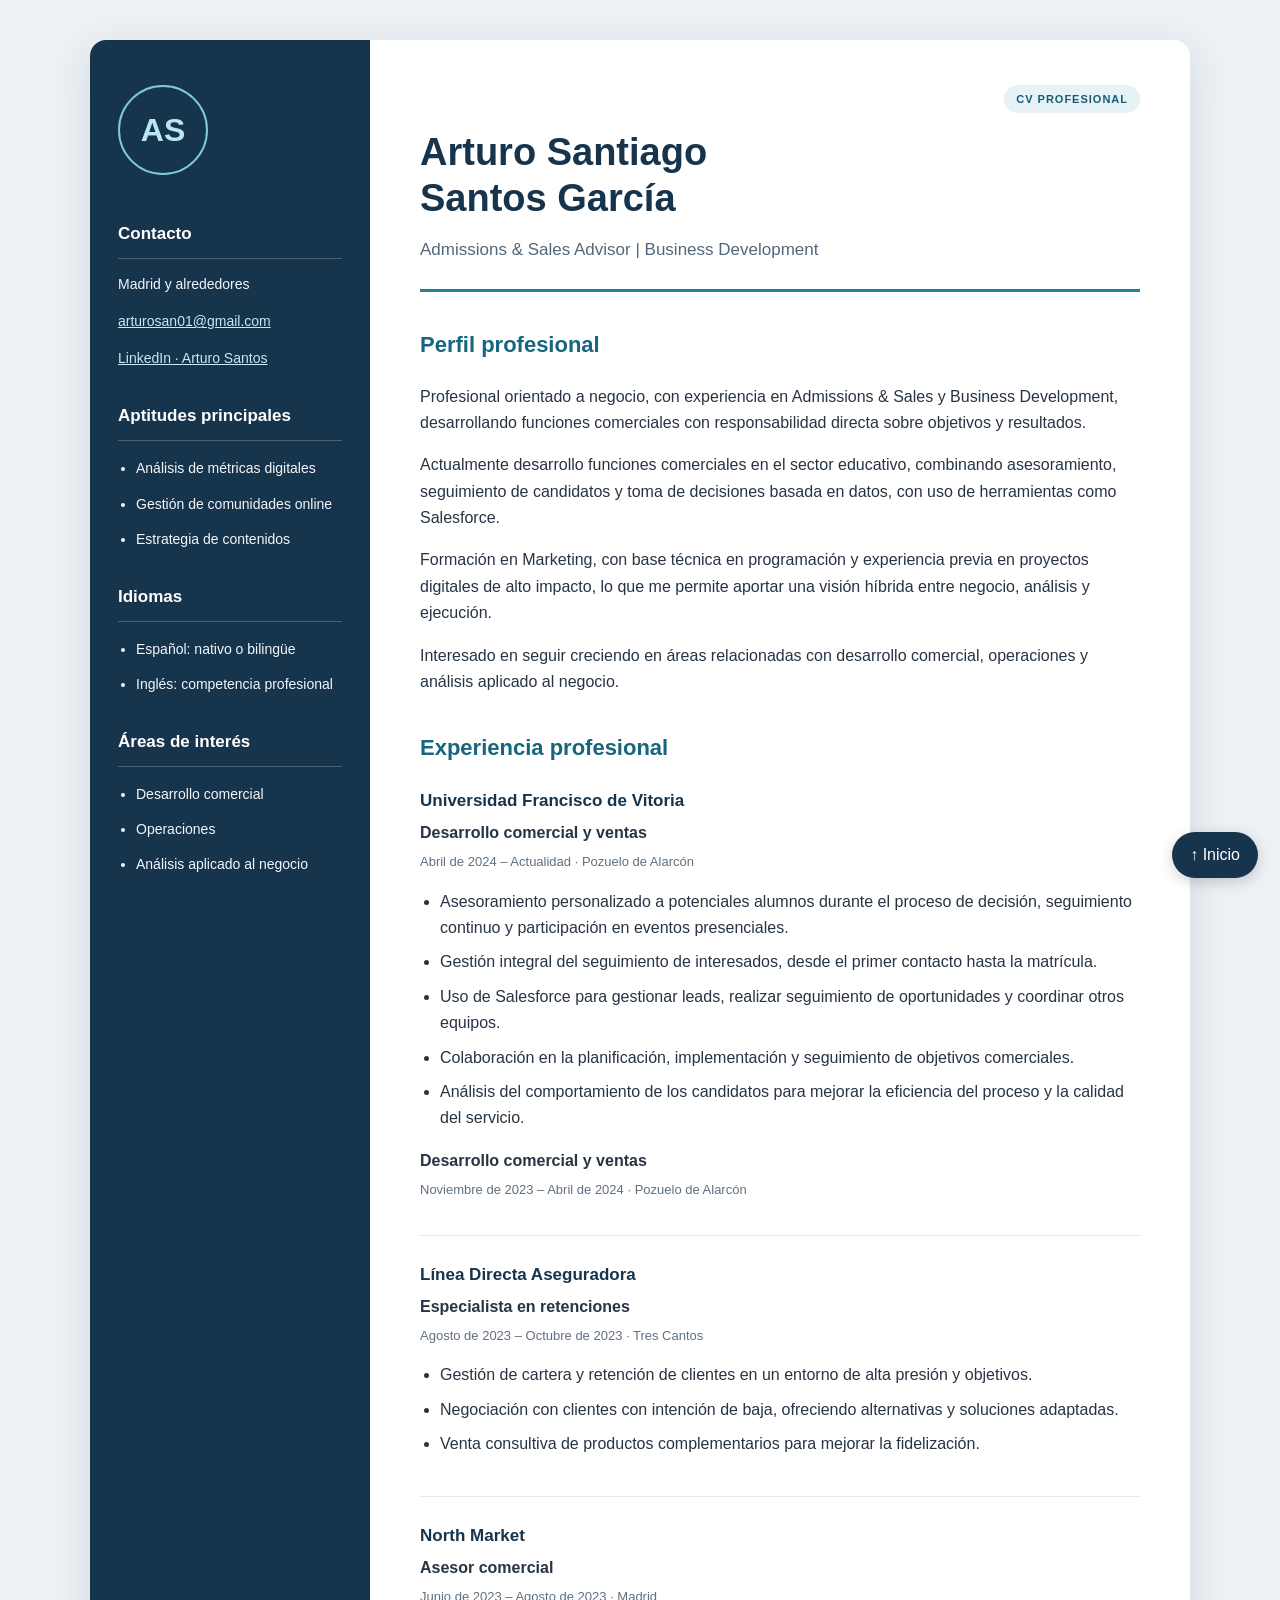
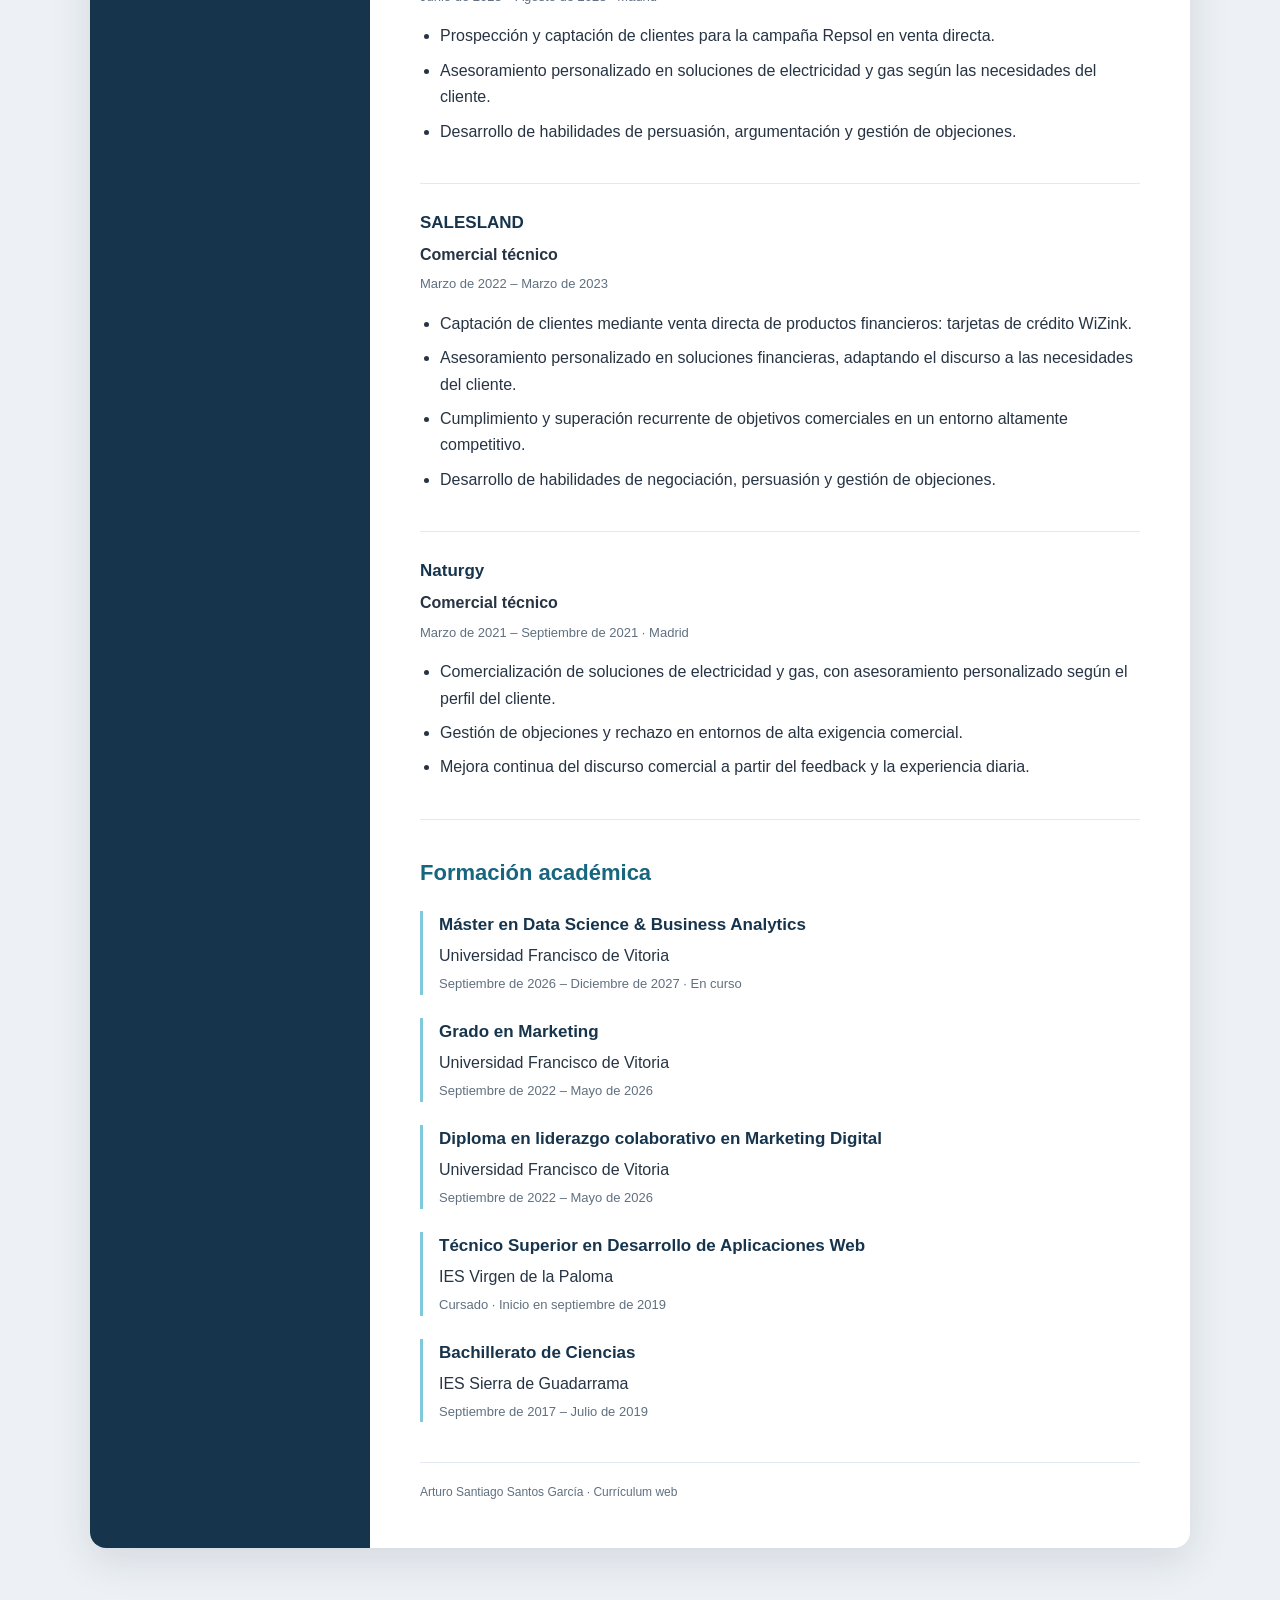
==== project_personal_CV/index.html @ 5eef0517 "Personalizar CV Arturo" ====
<!DOCTYPE html>
<html lang="es">
<head>
    <meta charset="UTF-8">
    <meta name="viewport" content="width=device-width, initial-scale=1.0">
    <title>Arturo Santiago Santos García | CV</title>
    <link rel="stylesheet" href="styles.css">
</head>

<body id="inicio">
    <div class="cv">
        <aside class="lateral">
            <div class="iniciales" aria-hidden="true">AS</div>

            <h2>Contacto</h2>
            <p>Madrid y alrededores</p>
            <p>
                <a href="mailto:arturosan01@gmail.com">
                    arturosan01@gmail.com
                </a>
            </p>
            <p>
                <a href="https://www.linkedin.com/in/arturo-santiago-santos">
                    LinkedIn · Arturo Santos
                </a>
            </p>

            <h2>Aptitudes principales</h2>
            <ul>
                <li>Análisis de métricas digitales</li>
                <li>Gestión de comunidades online</li>
                <li>Estrategia de contenidos</li>
            </ul>

            <h2>Idiomas</h2>
            <ul>
                <li>Español: nativo o bilingüe</li>
                <li>Inglés: competencia profesional</li>
            </ul>

            <h2>Áreas de interés</h2>
            <ul>
                <li>Desarrollo comercial</li>
                <li>Operaciones</li>
                <li>Análisis aplicado al negocio</li>
            </ul>
        </aside>

        <main class="contenido">
            <header class="cabecera">
                <span class="insignia">CV PROFESIONAL</span>
                <h1>Arturo Santiago<br>Santos García</h1>
                <p class="subtitulo">
                    Admissions &amp; Sales Advisor | Business Development
                </p>
            </header>

            <section>
                <h2>Perfil profesional</h2>
                <p>
                    Profesional orientado a negocio, con experiencia en
                    Admissions &amp; Sales y Business Development, desarrollando
                    funciones comerciales con responsabilidad directa sobre
                    objetivos y resultados.
                </p>
                <p>
                    Actualmente desarrollo funciones comerciales en el sector
                    educativo, combinando asesoramiento, seguimiento de
                    candidatos y toma de decisiones basada en datos, con uso
                    de herramientas como Salesforce.
                </p>
                <p>
                    Formación en Marketing, con base técnica en programación y
                    experiencia previa en proyectos digitales de alto impacto,
                    lo que me permite aportar una visión híbrida entre negocio,
                    análisis y ejecución.
                </p>
                <p>
                    Interesado en seguir creciendo en áreas relacionadas con
                    desarrollo comercial, operaciones y análisis aplicado al negocio.
                </p>
            </section>

            <section>
                <h2>Experiencia profesional</h2>

                <article class="puesto">
                    <h3>Universidad Francisco de Vitoria</h3>
                    <p class="cargo">Desarrollo comercial y ventas</p>
                    <p class="fecha">
                        Abril de 2024 – Actualidad · Pozuelo de Alarcón
                    </p>
                    <ul>
                        <li>
                            Asesoramiento personalizado a potenciales alumnos
                            durante el proceso de decisión, seguimiento continuo
                            y participación en eventos presenciales.
                        </li>
                        <li>
                            Gestión integral del seguimiento de interesados,
                            desde el primer contacto hasta la matrícula.
                        </li>
                        <li>
                            Uso de Salesforce para gestionar leads, realizar
                            seguimiento de oportunidades y coordinar otros equipos.
                        </li>
                        <li>
                            Colaboración en la planificación, implementación
                            y seguimiento de objetivos comerciales.
                        </li>
                        <li>
                            Análisis del comportamiento de los candidatos para
                            mejorar la eficiencia del proceso y la calidad del servicio.
                        </li>
                    </ul>

                    <p class="cargo">Desarrollo comercial y ventas</p>
                    <p class="fecha">
                        Noviembre de 2023 – Abril de 2024 · Pozuelo de Alarcón
                    </p>
                </article>

                <article class="puesto">
                    <h3>Línea Directa Aseguradora</h3>
                    <p class="cargo">Especialista en retenciones</p>
                    <p class="fecha">
                        Agosto de 2023 – Octubre de 2023 · Tres Cantos
                    </p>
                    <ul>
                        <li>
                            Gestión de cartera y retención de clientes en un
                            entorno de alta presión y objetivos.
                        </li>
                        <li>
                            Negociación con clientes con intención de baja,
                            ofreciendo alternativas y soluciones adaptadas.
                        </li>
                        <li>
                            Venta consultiva de productos complementarios
                            para mejorar la fidelización.
                        </li>
                    </ul>
                </article>

                <article class="puesto">
                    <h3>North Market</h3>
                    <p class="cargo">Asesor comercial</p>
                    <p class="fecha">
                        Junio de 2023 – Agosto de 2023 · Madrid
                    </p>
                    <ul>
                        <li>
                            Prospección y captación de clientes para la
                            campaña Repsol en venta directa.
                        </li>
                        <li>
                            Asesoramiento personalizado en soluciones de
                            electricidad y gas según las necesidades del cliente.
                        </li>
                        <li>
                            Desarrollo de habilidades de persuasión,
                            argumentación y gestión de objeciones.
                        </li>
                    </ul>
                </article>

                <article class="puesto">
                    <h3>SALESLAND</h3>
                    <p class="cargo">Comercial técnico</p>
                    <p class="fecha">Marzo de 2022 – Marzo de 2023</p>
                    <ul>
                        <li>
                            Captación de clientes mediante venta directa de
                            productos financieros: tarjetas de crédito WiZink.
                        </li>
                        <li>
                            Asesoramiento personalizado en soluciones financieras,
                            adaptando el discurso a las necesidades del cliente.
                        </li>
                        <li>
                            Cumplimiento y superación recurrente de objetivos
                            comerciales en un entorno altamente competitivo.
                        </li>
                        <li>
                            Desarrollo de habilidades de negociación,
                            persuasión y gestión de objeciones.
                        </li>
                    </ul>
                </article>

                <article class="puesto">
                    <h3>Naturgy</h3>
                    <p class="cargo">Comercial técnico</p>
                    <p class="fecha">
                        Marzo de 2021 – Septiembre de 2021 · Madrid
                    </p>
                    <ul>
                        <li>
                            Comercialización de soluciones de electricidad y gas,
                            con asesoramiento personalizado según el perfil del cliente.
                        </li>
                        <li>
                            Gestión de objeciones y rechazo en entornos
                            de alta exigencia comercial.
                        </li>
                        <li>
                            Mejora continua del discurso comercial a partir
                            del feedback y la experiencia diaria.
                        </li>
                    </ul>
                </article>
            </section>

            <section>
                <h2>Formación académica</h2>

                <article class="estudio">
                    <h3>Máster en Data Science &amp; Business Analytics</h3>
                    <p>Universidad Francisco de Vitoria</p>
                    <p class="fecha">
                        Septiembre de 2026 – Diciembre de 2027 · En curso
                    </p>
                </article>

                <article class="estudio">
                    <h3>Grado en Marketing</h3>
                    <p>Universidad Francisco de Vitoria</p>
                    <p class="fecha">Septiembre de 2022 – Mayo de 2026</p>
                </article>

                <article class="estudio">
                    <h3>Diploma en liderazgo colaborativo en Marketing Digital</h3>
                    <p>Universidad Francisco de Vitoria</p>
                    <p class="fecha">Septiembre de 2022 – Mayo de 2026</p>
                </article>

                <article class="estudio">
                    <h3>Técnico Superior en Desarrollo de Aplicaciones Web</h3>
                    <p>IES Virgen de la Paloma</p>
                    <p class="fecha">Cursado · Inicio en septiembre de 2019</p>
                </article>

                <article class="estudio">
                    <h3>Bachillerato de Ciencias</h3>
                    <p>IES Sierra de Guadarrama</p>
                    <p class="fecha">Septiembre de 2017 – Julio de 2019</p>
                </article>
            </section>

            <footer>
                Arturo Santiago Santos García · Currículum web
            </footer>
        </main>
    </div>

    <a class="volver-arriba" href="#inicio">↑ Inicio</a>
</body>
</html>
---- project_personal_CV/styles.css ----
/* Ajustes generales */
* {
    box-sizing: border-box;
}

html {
    scroll-behavior: smooth;
}

body {
    margin: 0;
    padding: 40px 20px 90px;
    background: #edf1f5;
    color: #273444;
    font-family: Arial, Helvetica, sans-serif;
    line-height: 1.65;
}

.cv {
    display: grid;
    grid-template-columns: 280px minmax(0, 1fr);
    max-width: 1100px;
    margin: 0 auto;
    background: white;
    border-radius: 16px;
    overflow: hidden;
    box-shadow: 0 12px 40px rgba(22, 44, 68, 0.12);
}

/* Columna lateral */
.lateral {
    padding: 45px 28px;
    background: #17344d;
    color: #f3f7fb;
}

.iniciales {
    display: grid;
    place-items: center;
    width: 90px;
    height: 90px;
    margin-bottom: 45px;
    border: 2px solid #80c8db;
    border-radius: 50%;
    font-size: 32px;
    font-weight: bold;
    color: #b8e7f2;
}

.lateral h2 {
    margin-top: 32px;
    padding-bottom: 10px;
    border-bottom: 1px solid #496276;
    font-size: 17px;
    color: white;
}

.lateral p,
.lateral li {
    font-size: 14px;
}

.lateral a {
    color: #c1ebf5;
    overflow-wrap: anywhere;
}

.lateral ul {
    padding-left: 18px;
}

.lateral li {
    margin-bottom: 12px;
}

/* Contenido principal */
.contenido {
    min-width: 0;
    padding: 45px 50px;
}

/* Relative sirve como referencia para la insignia */
.cabecera {
    position: relative;
    padding-top: 45px;
    padding-bottom: 25px;
    border-bottom: 3px solid #21809c;
}

/* Absolute coloca la insignia dentro de la cabecera */
.insignia {
    position: absolute;
    top: 0;
    right: 0;
    z-index: 1;
    padding: 5px 12px;
    background: #e6f2f6;
    color: #175c73;
    border-radius: 20px;
    font-size: 11px;
    font-weight: bold;
    letter-spacing: 1px;
}

h1 {
    margin: 0 0 15px;
    color: #17344d;
    font-size: 38px;
    line-height: 1.2;
}

.subtitulo {
    margin: 0;
    color: #526779;
    font-size: 17px;
}

section {
    margin-top: 35px;
}

.contenido h2 {
    margin-bottom: 20px;
    color: #17657e;
    font-size: 22px;
}

h3 {
    margin: 0;
    color: #17344d;
    font-size: 17px;
}

.puesto {
    margin-bottom: 25px;
    padding-bottom: 22px;
    border-bottom: 1px solid #e3e9ef;
}

.cargo {
    margin: 5px 0;
    font-weight: bold;
}

.fecha {
    margin: 5px 0 12px;
    color: #607080;
    font-size: 13px;
}

.contenido ul {
    padding-left: 20px;
}

.contenido li {
    margin-bottom: 8px;
}

.estudio {
    margin-bottom: 23px;
    padding-left: 16px;
    border-left: 3px solid #80c8db;
}

.estudio p {
    margin: 4px 0;
}

footer {
    margin-top: 40px;
    padding-top: 20px;
    border-top: 1px solid #e3e9ef;
    color: #607080;
    font-size: 12px;
}

/* Fixed mantiene el botón visible al desplazarse */
/* Z-index lo coloca por delante del resto del contenido */
.volver-arriba {
    position: fixed;
    right: 22px;
    bottom: 22px;
    z-index: 10;
    padding: 10px 18px;
    border-radius: 25px;
    background: #17344d;
    color: white;
    text-decoration: none;
    box-shadow: 0 4px 14px rgba(0, 0, 0, 0.18);
}

.volver-arriba:hover {
    background: #216c86;
}

a:focus-visible {
    outline: 3px solid #e9a23b;
    outline-offset: 4px;
}

/* Adaptación a móviles */
@media (max-width: 760px) {
    body {
        padding: 15px 10px 85px;
    }

    .cv {
        grid-template-columns: 1fr;
    }

    .lateral,
    .contenido {
        padding: 30px 24px;
    }

    .iniciales {
        margin-bottom: 20px;
    }

    h1 {
        font-size: 30px;
    }
}
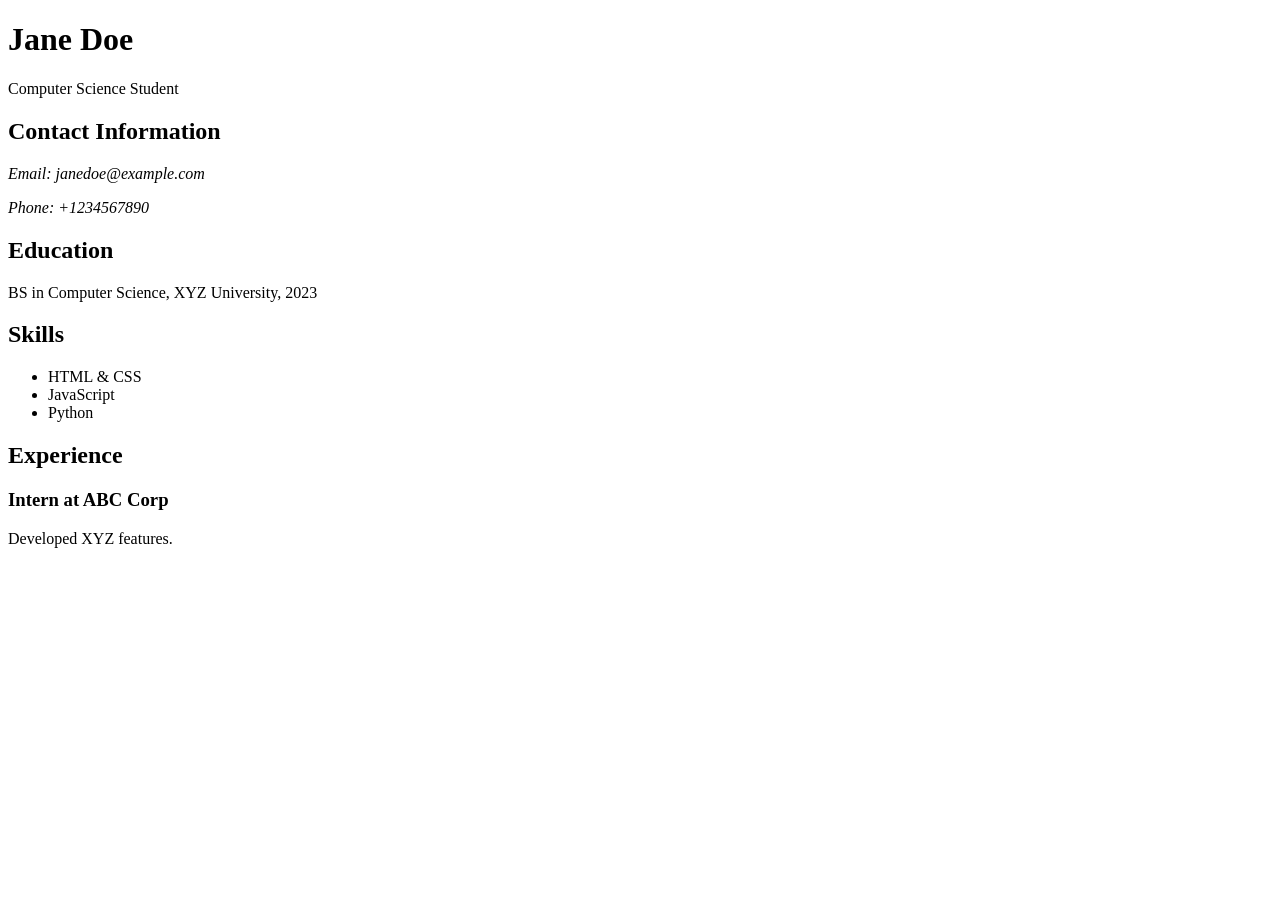
==== commit 9d08e8fd: "Revert "Personalizar CV Arturo" This reverts commit 5eef051793deddf89d36ffae3378f0e0f019a30f." ====
--- a/project_personal_CV/index.html
+++ b/project_personal_CV/index.html
@@ -1,258 +1,63 @@
 <!DOCTYPE html>
-<html lang="es">
+<html lang="en">
+
 <head>
+    <!-- Metadata for the browser -->
     <meta charset="UTF-8">
     <meta name="viewport" content="width=device-width, initial-scale=1.0">
-    <title>Arturo Santiago Santos García | CV</title>
-    <link rel="stylesheet" href="styles.css">
+
+    <!-- Link to the CSS stylesheet -->
+    <link rel="stylesheet" href="styles-modified.css">
+
+    <!-- Title of the page -->
+    <title>Student CV</title>
 </head>
 
-<body id="inicio">
-    <div class="cv">
-        <aside class="lateral">
-            <div class="iniciales" aria-hidden="true">AS</div>
+<body>
+    <!-- Main container for the CV -->
+    <div id="cv">
 
-            <h2>Contacto</h2>
-            <p>Madrid y alrededores</p>
-            <p>
-                <a href="mailto:arturosan01@gmail.com">
-                    arturosan01@gmail.com
-                </a>
-            </p>
-            <p>
-                <a href="https://www.linkedin.com/in/arturo-santiago-santos">
-                    LinkedIn · Arturo Santos
-                </a>
-            </p>
+        <!-- Student's name and title -->
+        <header>
+            <h1>Jane Doe</h1>
+            <p>Computer Science Student</p>
+        </header>
 
-            <h2>Aptitudes principales</h2>
+        <!-- Contact information -->
+        <section id="contact">
+            <h2>Contact Information</h2>
+            <address>
+                <p>Email: janedoe@example.com</p>
+                <p>Phone: +1234567890</p>
+            </address>
+        </section>
+
+        <!-- Education details -->
+        <section id="education">
+            <h2>Education</h2>
+            <p>BS in Computer Science, XYZ University, 2023</p>
+        </section>
+
+        <!-- Skills -->
+        <section id="skills">
+            <h2>Skills</h2>
             <ul>
-                <li>Análisis de métricas digitales</li>
-                <li>Gestión de comunidades online</li>
-                <li>Estrategia de contenidos</li>
+                <li>HTML & CSS</li>
+                <li>JavaScript</li>
+                <li>Python</li>
             </ul>
+        </section>
 
-            <h2>Idiomas</h2>
-            <ul>
-                <li>Español: nativo o bilingüe</li>
-                <li>Inglés: competencia profesional</li>
-            </ul>
+        <!-- Experience -->
+        <section id="experience">
+            <h2>Experience</h2>
+            <!-- Each work experience can be an article -->
+            <article>
+                <h3>Intern at ABC Corp</h3>
+                <p>Developed XYZ features.</p>
+            </article>
+        </section>
+    </div>
+</body>
 
-            <h2>Áreas de interés</h2>
-            <ul>
-                <li>Desarrollo comercial</li>
-                <li>Operaciones</li>
-                <li>Análisis aplicado al negocio</li>
-            </ul>
-        </aside>
-
-        <main class="contenido">
-            <header class="cabecera">
-                <span class="insignia">CV PROFESIONAL</span>
-                <h1>Arturo Santiago<br>Santos García</h1>
-                <p class="subtitulo">
-                    Admissions &amp; Sales Advisor | Business Development
-                </p>
-            </header>
-
-            <section>
-                <h2>Perfil profesional</h2>
-                <p>
-                    Profesional orientado a negocio, con experiencia en
-                    Admissions &amp; Sales y Business Development, desarrollando
-                    funciones comerciales con responsabilidad directa sobre
-                    objetivos y resultados.
-                </p>
-                <p>
-                    Actualmente desarrollo funciones comerciales en el sector
-                    educativo, combinando asesoramiento, seguimiento de
-                    candidatos y toma de decisiones basada en datos, con uso
-                    de herramientas como Salesforce.
-                </p>
-                <p>
-                    Formación en Marketing, con base técnica en programación y
-                    experiencia previa en proyectos digitales de alto impacto,
-                    lo que me permite aportar una visión híbrida entre negocio,
-                    análisis y ejecución.
-                </p>
-                <p>
-                    Interesado en seguir creciendo en áreas relacionadas con
-                    desarrollo comercial, operaciones y análisis aplicado al negocio.
-                </p>
-            </section>
-
-            <section>
-                <h2>Experiencia profesional</h2>
-
-                <article class="puesto">
-                    <h3>Universidad Francisco de Vitoria</h3>
-                    <p class="cargo">Desarrollo comercial y ventas</p>
-                    <p class="fecha">
-                        Abril de 2024 – Actualidad · Pozuelo de Alarcón
-                    </p>
-                    <ul>
-                        <li>
-                            Asesoramiento personalizado a potenciales alumnos
-                            durante el proceso de decisión, seguimiento continuo
-                            y participación en eventos presenciales.
-                        </li>
-                        <li>
-                            Gestión integral del seguimiento de interesados,
-                            desde el primer contacto hasta la matrícula.
-                        </li>
-                        <li>
-                            Uso de Salesforce para gestionar leads, realizar
-                            seguimiento de oportunidades y coordinar otros equipos.
-                        </li>
-                        <li>
-                            Colaboración en la planificación, implementación
-                            y seguimiento de objetivos comerciales.
-                        </li>
-                        <li>
-                            Análisis del comportamiento de los candidatos para
-                            mejorar la eficiencia del proceso y la calidad del servicio.
-                        </li>
-                    </ul>
-
-                    <p class="cargo">Desarrollo comercial y ventas</p>
-                    <p class="fecha">
-                        Noviembre de 2023 – Abril de 2024 · Pozuelo de Alarcón
-                    </p>
-                </article>
-
-                <article class="puesto">
-                    <h3>Línea Directa Aseguradora</h3>
-                    <p class="cargo">Especialista en retenciones</p>
-                    <p class="fecha">
-                        Agosto de 2023 – Octubre de 2023 · Tres Cantos
-                    </p>
-                    <ul>
-                        <li>
-                            Gestión de cartera y retención de clientes en un
-                            entorno de alta presión y objetivos.
-                        </li>
-                        <li>
-                            Negociación con clientes con intención de baja,
-                            ofreciendo alternativas y soluciones adaptadas.
-                        </li>
-                        <li>
-                            Venta consultiva de productos complementarios
-                            para mejorar la fidelización.
-                        </li>
-                    </ul>
-                </article>
-
-                <article class="puesto">
-                    <h3>North Market</h3>
-                    <p class="cargo">Asesor comercial</p>
-                    <p class="fecha">
-                        Junio de 2023 – Agosto de 2023 · Madrid
-                    </p>
-                    <ul>
-                        <li>
-                            Prospección y captación de clientes para la
-                            campaña Repsol en venta directa.
-                        </li>
-                        <li>
-                            Asesoramiento personalizado en soluciones de
-                            electricidad y gas según las necesidades del cliente.
-                        </li>
-                        <li>
-                            Desarrollo de habilidades de persuasión,
-                            argumentación y gestión de objeciones.
-                        </li>
-                    </ul>
-                </article>
-
-                <article class="puesto">
-                    <h3>SALESLAND</h3>
-                    <p class="cargo">Comercial técnico</p>
-                    <p class="fecha">Marzo de 2022 – Marzo de 2023</p>
-                    <ul>
-                        <li>
-                            Captación de clientes mediante venta directa de
-                            productos financieros: tarjetas de crédito WiZink.
-                        </li>
-                        <li>
-                            Asesoramiento personalizado en soluciones financieras,
-                            adaptando el discurso a las necesidades del cliente.
-                        </li>
-                        <li>
-                            Cumplimiento y superación recurrente de objetivos
-                            comerciales en un entorno altamente competitivo.
-                        </li>
-                        <li>
-                            Desarrollo de habilidades de negociación,
-                            persuasión y gestión de objeciones.
-                        </li>
-                    </ul>
-                </article>
-
-                <article class="puesto">
-                    <h3>Naturgy</h3>
-                    <p class="cargo">Comercial técnico</p>
-                    <p class="fecha">
-                        Marzo de 2021 – Septiembre de 2021 · Madrid
-                    </p>
-                    <ul>
-                        <li>
-                            Comercialización de soluciones de electricidad y gas,
-                            con asesoramiento personalizado según el perfil del cliente.
-                        </li>
-                        <li>
-                            Gestión de objeciones y rechazo en entornos
-                            de alta exigencia comercial.
-                        </li>
-                        <li>
-                            Mejora continua del discurso comercial a partir
-                            del feedback y la experiencia diaria.
-                        </li>
-                    </ul>
-                </article>
-            </section>
-
-            <section>
-                <h2>Formación académica</h2>
-
-                <article class="estudio">
-                    <h3>Máster en Data Science &amp; Business Analytics</h3>
-                    <p>Universidad Francisco de Vitoria</p>
-                    <p class="fecha">
-                        Septiembre de 2026 – Diciembre de 2027 · En curso
-                    </p>
-                </article>
-
-                <article class="estudio">
-                    <h3>Grado en Marketing</h3>
-                    <p>Universidad Francisco de Vitoria</p>
-                    <p class="fecha">Septiembre de 2022 – Mayo de 2026</p>
-                </article>
-
-                <article class="estudio">
-                    <h3>Diploma en liderazgo colaborativo en Marketing Digital</h3>
-                    <p>Universidad Francisco de Vitoria</p>
-                    <p class="fecha">Septiembre de 2022 – Mayo de 2026</p>
-                </article>
-
-                <article class="estudio">
-                    <h3>Técnico Superior en Desarrollo de Aplicaciones Web</h3>
-                    <p>IES Virgen de la Paloma</p>
-                    <p class="fecha">Cursado · Inicio en septiembre de 2019</p>
-                </article>
-
-                <article class="estudio">
-                    <h3>Bachillerato de Ciencias</h3>
-                    <p>IES Sierra de Guadarrama</p>
-                    <p class="fecha">Septiembre de 2017 – Julio de 2019</p>
-                </article>
-            </section>
-
-            <footer>
-                Arturo Santiago Santos García · Currículum web
-            </footer>
-        </main>
-    </div>
-
-    <a class="volver-arriba" href="#inicio">↑ Inicio</a>
-</body>
 </html>
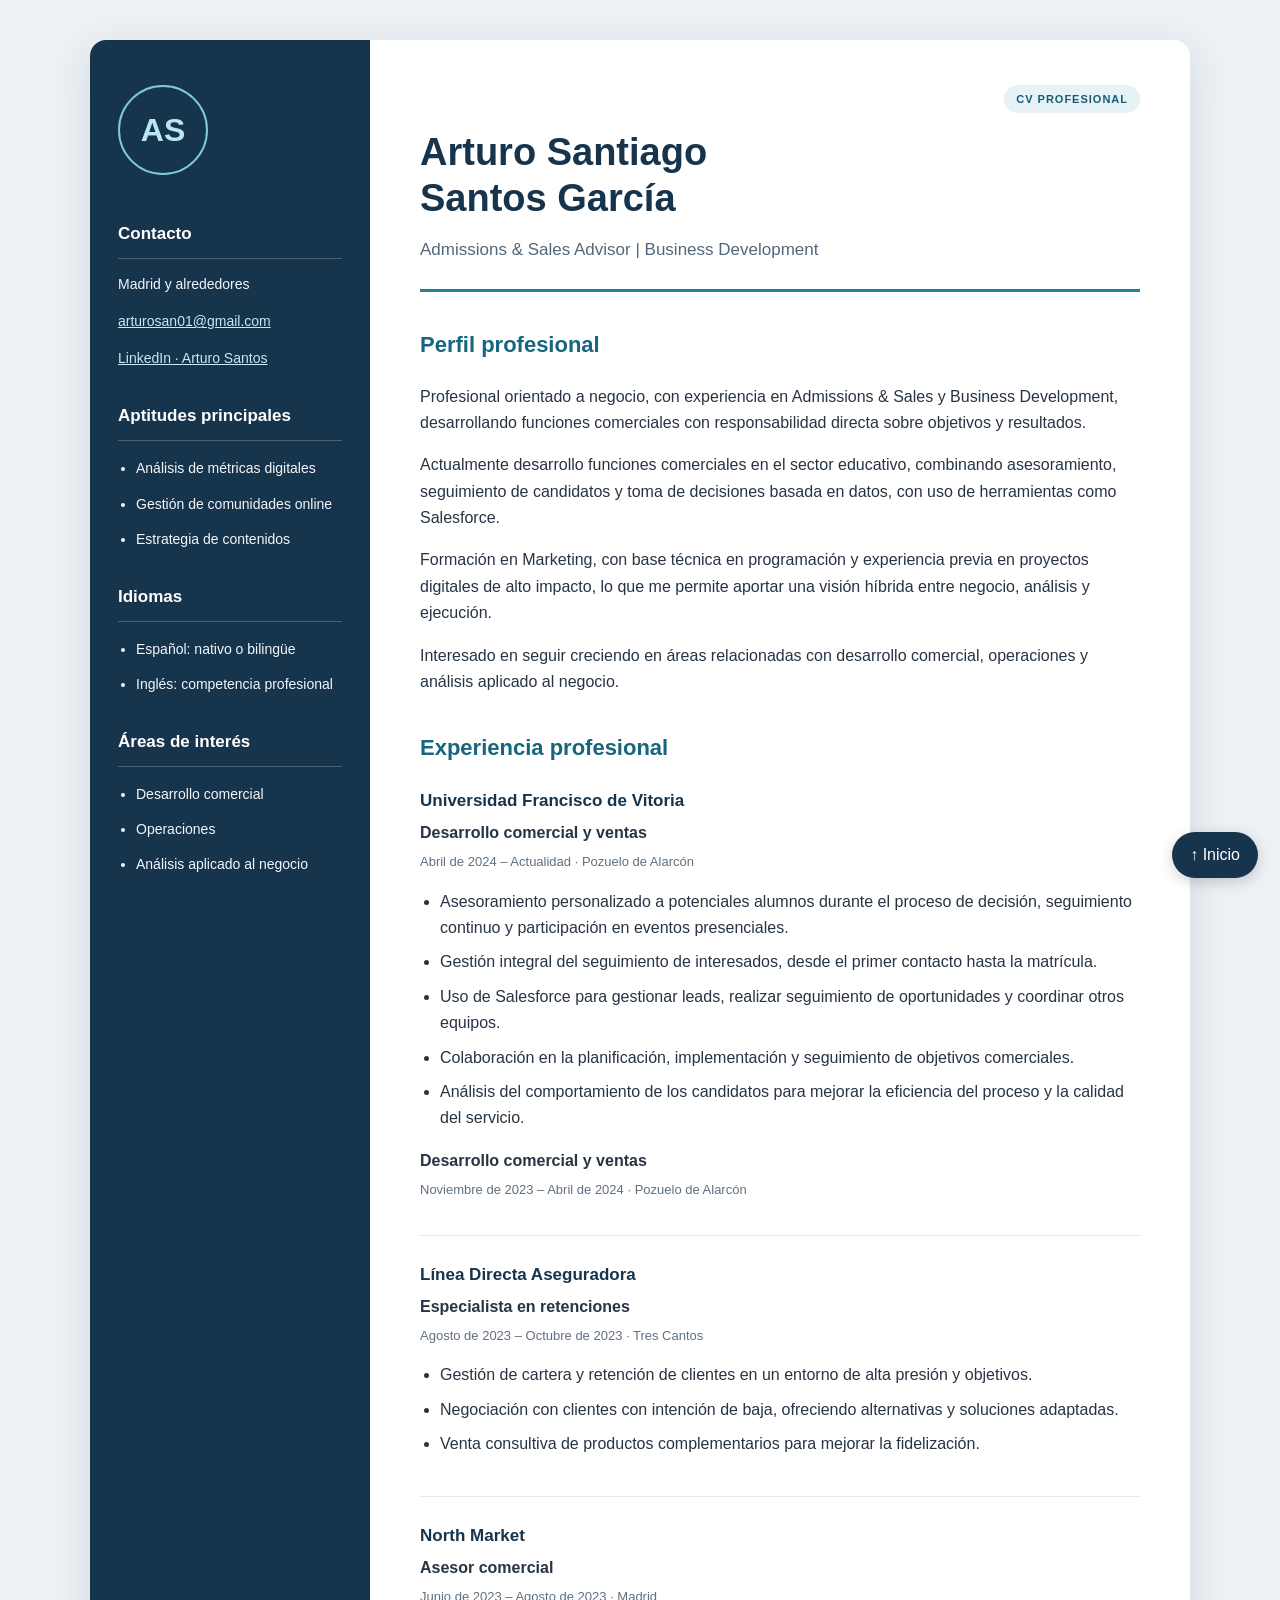
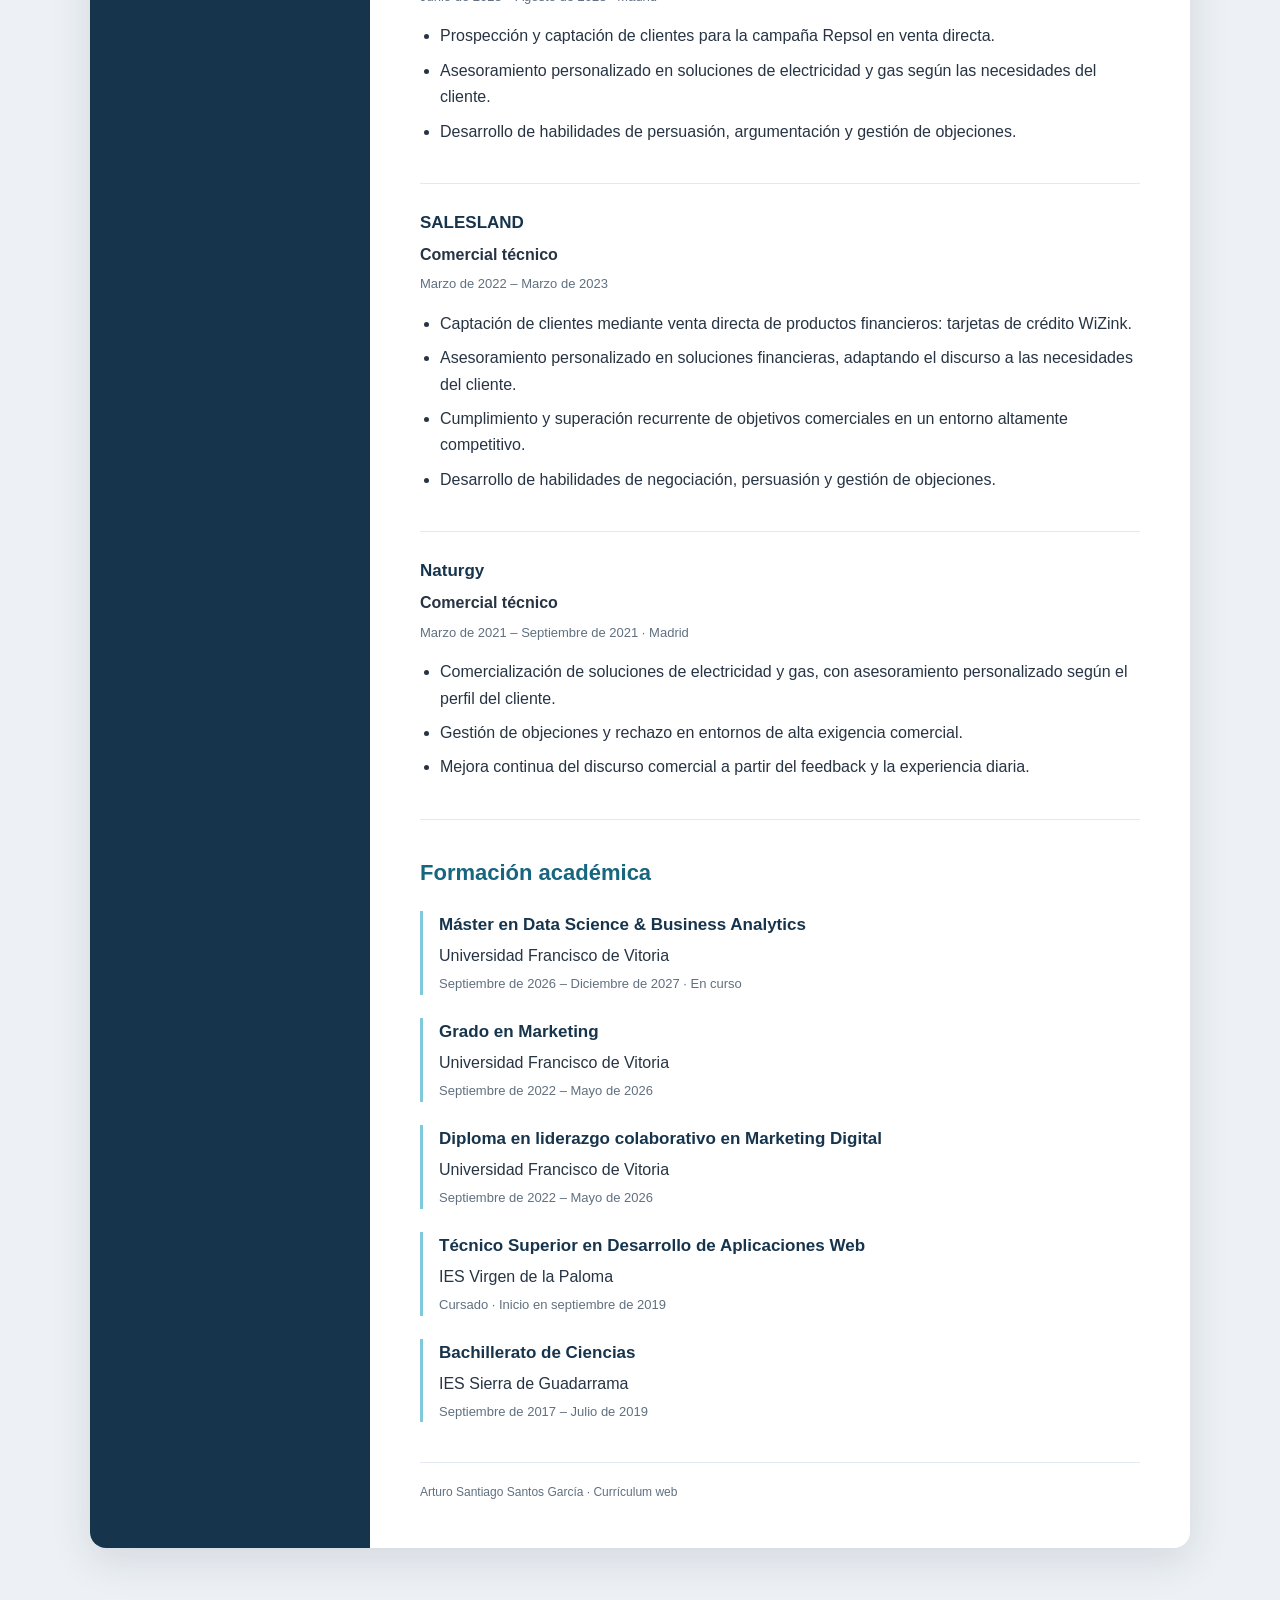
==== commit 91a81235: "Reapply "Personalizar CV Arturo" This reverts commit 9d08e8fde2d28ee130f8e88c951803b4fa284ec7." ====
--- a/project_personal_CV/index.html
+++ b/project_personal_CV/index.html
@@ -1,63 +1,258 @@
 <!DOCTYPE html>
-<html lang="en">
-
+<html lang="es">
 <head>
-    <!-- Metadata for the browser -->
     <meta charset="UTF-8">
     <meta name="viewport" content="width=device-width, initial-scale=1.0">
-
-    <!-- Link to the CSS stylesheet -->
-    <link rel="stylesheet" href="styles-modified.css">
-
-    <!-- Title of the page -->
-    <title>Student CV</title>
+    <title>Arturo Santiago Santos García | CV</title>
+    <link rel="stylesheet" href="styles.css">
 </head>
 
-<body>
-    <!-- Main container for the CV -->
-    <div id="cv">
-
-        <!-- Student's name and title -->
-        <header>
-            <h1>Jane Doe</h1>
-            <p>Computer Science Student</p>
-        </header>
-
-        <!-- Contact information -->
-        <section id="contact">
-            <h2>Contact Information</h2>
-            <address>
-                <p>Email: janedoe@example.com</p>
-                <p>Phone: +1234567890</p>
-            </address>
-        </section>
-
-        <!-- Education details -->
-        <section id="education">
-            <h2>Education</h2>
-            <p>BS in Computer Science, XYZ University, 2023</p>
-        </section>
-
-        <!-- Skills -->
-        <section id="skills">
-            <h2>Skills</h2>
+<body id="inicio">
+    <div class="cv">
+        <aside class="lateral">
+            <div class="iniciales" aria-hidden="true">AS</div>
+
+            <h2>Contacto</h2>
+            <p>Madrid y alrededores</p>
+            <p>
+                <a href="mailto:arturosan01@gmail.com">
+                    arturosan01@gmail.com
+                </a>
+            </p>
+            <p>
+                <a href="https://www.linkedin.com/in/arturo-santiago-santos">
+                    LinkedIn · Arturo Santos
+                </a>
+            </p>
+
+            <h2>Aptitudes principales</h2>
             <ul>
-                <li>HTML & CSS</li>
-                <li>JavaScript</li>
-                <li>Python</li>
+                <li>Análisis de métricas digitales</li>
+                <li>Gestión de comunidades online</li>
+                <li>Estrategia de contenidos</li>
             </ul>
-        </section>
-
-        <!-- Experience -->
-        <section id="experience">
-            <h2>Experience</h2>
-            <!-- Each work experience can be an article -->
-            <article>
-                <h3>Intern at ABC Corp</h3>
-                <p>Developed XYZ features.</p>
-            </article>
-        </section>
+
+            <h2>Idiomas</h2>
+            <ul>
+                <li>Español: nativo o bilingüe</li>
+                <li>Inglés: competencia profesional</li>
+            </ul>
+
+            <h2>Áreas de interés</h2>
+            <ul>
+                <li>Desarrollo comercial</li>
+                <li>Operaciones</li>
+                <li>Análisis aplicado al negocio</li>
+            </ul>
+        </aside>
+
+        <main class="contenido">
+            <header class="cabecera">
+                <span class="insignia">CV PROFESIONAL</span>
+                <h1>Arturo Santiago<br>Santos García</h1>
+                <p class="subtitulo">
+                    Admissions &amp; Sales Advisor | Business Development
+                </p>
+            </header>
+
+            <section>
+                <h2>Perfil profesional</h2>
+                <p>
+                    Profesional orientado a negocio, con experiencia en
+                    Admissions &amp; Sales y Business Development, desarrollando
+                    funciones comerciales con responsabilidad directa sobre
+                    objetivos y resultados.
+                </p>
+                <p>
+                    Actualmente desarrollo funciones comerciales en el sector
+                    educativo, combinando asesoramiento, seguimiento de
+                    candidatos y toma de decisiones basada en datos, con uso
+                    de herramientas como Salesforce.
+                </p>
+                <p>
+                    Formación en Marketing, con base técnica en programación y
+                    experiencia previa en proyectos digitales de alto impacto,
+                    lo que me permite aportar una visión híbrida entre negocio,
+                    análisis y ejecución.
+                </p>
+                <p>
+                    Interesado en seguir creciendo en áreas relacionadas con
+                    desarrollo comercial, operaciones y análisis aplicado al negocio.
+                </p>
+            </section>
+
+            <section>
+                <h2>Experiencia profesional</h2>
+
+                <article class="puesto">
+                    <h3>Universidad Francisco de Vitoria</h3>
+                    <p class="cargo">Desarrollo comercial y ventas</p>
+                    <p class="fecha">
+                        Abril de 2024 – Actualidad · Pozuelo de Alarcón
+                    </p>
+                    <ul>
+                        <li>
+                            Asesoramiento personalizado a potenciales alumnos
+                            durante el proceso de decisión, seguimiento continuo
+                            y participación en eventos presenciales.
+                        </li>
+                        <li>
+                            Gestión integral del seguimiento de interesados,
+                            desde el primer contacto hasta la matrícula.
+                        </li>
+                        <li>
+                            Uso de Salesforce para gestionar leads, realizar
+                            seguimiento de oportunidades y coordinar otros equipos.
+                        </li>
+                        <li>
+                            Colaboración en la planificación, implementación
+                            y seguimiento de objetivos comerciales.
+                        </li>
+                        <li>
+                            Análisis del comportamiento de los candidatos para
+                            mejorar la eficiencia del proceso y la calidad del servicio.
+                        </li>
+                    </ul>
+
+                    <p class="cargo">Desarrollo comercial y ventas</p>
+                    <p class="fecha">
+                        Noviembre de 2023 – Abril de 2024 · Pozuelo de Alarcón
+                    </p>
+                </article>
+
+                <article class="puesto">
+                    <h3>Línea Directa Aseguradora</h3>
+                    <p class="cargo">Especialista en retenciones</p>
+                    <p class="fecha">
+                        Agosto de 2023 – Octubre de 2023 · Tres Cantos
+                    </p>
+                    <ul>
+                        <li>
+                            Gestión de cartera y retención de clientes en un
+                            entorno de alta presión y objetivos.
+                        </li>
+                        <li>
+                            Negociación con clientes con intención de baja,
+                            ofreciendo alternativas y soluciones adaptadas.
+                        </li>
+                        <li>
+                            Venta consultiva de productos complementarios
+                            para mejorar la fidelización.
+                        </li>
+                    </ul>
+                </article>
+
+                <article class="puesto">
+                    <h3>North Market</h3>
+                    <p class="cargo">Asesor comercial</p>
+                    <p class="fecha">
+                        Junio de 2023 – Agosto de 2023 · Madrid
+                    </p>
+                    <ul>
+                        <li>
+                            Prospección y captación de clientes para la
+                            campaña Repsol en venta directa.
+                        </li>
+                        <li>
+                            Asesoramiento personalizado en soluciones de
+                            electricidad y gas según las necesidades del cliente.
+                        </li>
+                        <li>
+                            Desarrollo de habilidades de persuasión,
+                            argumentación y gestión de objeciones.
+                        </li>
+                    </ul>
+                </article>
+
+                <article class="puesto">
+                    <h3>SALESLAND</h3>
+                    <p class="cargo">Comercial técnico</p>
+                    <p class="fecha">Marzo de 2022 – Marzo de 2023</p>
+                    <ul>
+                        <li>
+                            Captación de clientes mediante venta directa de
+                            productos financieros: tarjetas de crédito WiZink.
+                        </li>
+                        <li>
+                            Asesoramiento personalizado en soluciones financieras,
+                            adaptando el discurso a las necesidades del cliente.
+                        </li>
+                        <li>
+                            Cumplimiento y superación recurrente de objetivos
+                            comerciales en un entorno altamente competitivo.
+                        </li>
+                        <li>
+                            Desarrollo de habilidades de negociación,
+                            persuasión y gestión de objeciones.
+                        </li>
+                    </ul>
+                </article>
+
+                <article class="puesto">
+                    <h3>Naturgy</h3>
+                    <p class="cargo">Comercial técnico</p>
+                    <p class="fecha">
+                        Marzo de 2021 – Septiembre de 2021 · Madrid
+                    </p>
+                    <ul>
+                        <li>
+                            Comercialización de soluciones de electricidad y gas,
+                            con asesoramiento personalizado según el perfil del cliente.
+                        </li>
+                        <li>
+                            Gestión de objeciones y rechazo en entornos
+                            de alta exigencia comercial.
+                        </li>
+                        <li>
+                            Mejora continua del discurso comercial a partir
+                            del feedback y la experiencia diaria.
+                        </li>
+                    </ul>
+                </article>
+            </section>
+
+            <section>
+                <h2>Formación académica</h2>
+
+                <article class="estudio">
+                    <h3>Máster en Data Science &amp; Business Analytics</h3>
+                    <p>Universidad Francisco de Vitoria</p>
+                    <p class="fecha">
+                        Septiembre de 2026 – Diciembre de 2027 · En curso
+                    </p>
+                </article>
+
+                <article class="estudio">
+                    <h3>Grado en Marketing</h3>
+                    <p>Universidad Francisco de Vitoria</p>
+                    <p class="fecha">Septiembre de 2022 – Mayo de 2026</p>
+                </article>
+
+                <article class="estudio">
+                    <h3>Diploma en liderazgo colaborativo en Marketing Digital</h3>
+                    <p>Universidad Francisco de Vitoria</p>
+                    <p class="fecha">Septiembre de 2022 – Mayo de 2026</p>
+                </article>
+
+                <article class="estudio">
+                    <h3>Técnico Superior en Desarrollo de Aplicaciones Web</h3>
+                    <p>IES Virgen de la Paloma</p>
+                    <p class="fecha">Cursado · Inicio en septiembre de 2019</p>
+                </article>
+
+                <article class="estudio">
+                    <h3>Bachillerato de Ciencias</h3>
+                    <p>IES Sierra de Guadarrama</p>
+                    <p class="fecha">Septiembre de 2017 – Julio de 2019</p>
+                </article>
+            </section>
+
+            <footer>
+                Arturo Santiago Santos García · Currículum web
+            </footer>
+        </main>
     </div>
+
+    <a class="volver-arriba" href="#inicio">↑ Inicio</a>
 </body>
-
 </html>
--- a/project_personal_CV/styles.css
+++ b/project_personal_CV/styles.css
@@ -0,0 +1,223 @@
+/* Ajustes generales */
+* {
+    box-sizing: border-box;
+}
+
+html {
+    scroll-behavior: smooth;
+}
+
+body {
+    margin: 0;
+    padding: 40px 20px 90px;
+    background: #edf1f5;
+    color: #273444;
+    font-family: Arial, Helvetica, sans-serif;
+    line-height: 1.65;
+}
+
+.cv {
+    display: grid;
+    grid-template-columns: 280px minmax(0, 1fr);
+    max-width: 1100px;
+    margin: 0 auto;
+    background: white;
+    border-radius: 16px;
+    overflow: hidden;
+    box-shadow: 0 12px 40px rgba(22, 44, 68, 0.12);
+}
+
+/* Columna lateral */
+.lateral {
+    padding: 45px 28px;
+    background: #17344d;
+    color: #f3f7fb;
+}
+
+.iniciales {
+    display: grid;
+    place-items: center;
+    width: 90px;
+    height: 90px;
+    margin-bottom: 45px;
+    border: 2px solid #80c8db;
+    border-radius: 50%;
+    font-size: 32px;
+    font-weight: bold;
+    color: #b8e7f2;
+}
+
+.lateral h2 {
+    margin-top: 32px;
+    padding-bottom: 10px;
+    border-bottom: 1px solid #496276;
+    font-size: 17px;
+    color: white;
+}
+
+.lateral p,
+.lateral li {
+    font-size: 14px;
+}
+
+.lateral a {
+    color: #c1ebf5;
+    overflow-wrap: anywhere;
+}
+
+.lateral ul {
+    padding-left: 18px;
+}
+
+.lateral li {
+    margin-bottom: 12px;
+}
+
+/* Contenido principal */
+.contenido {
+    min-width: 0;
+    padding: 45px 50px;
+}
+
+/* Relative sirve como referencia para la insignia */
+.cabecera {
+    position: relative;
+    padding-top: 45px;
+    padding-bottom: 25px;
+    border-bottom: 3px solid #21809c;
+}
+
+/* Absolute coloca la insignia dentro de la cabecera */
+.insignia {
+    position: absolute;
+    top: 0;
+    right: 0;
+    z-index: 1;
+    padding: 5px 12px;
+    background: #e6f2f6;
+    color: #175c73;
+    border-radius: 20px;
+    font-size: 11px;
+    font-weight: bold;
+    letter-spacing: 1px;
+}
+
+h1 {
+    margin: 0 0 15px;
+    color: #17344d;
+    font-size: 38px;
+    line-height: 1.2;
+}
+
+.subtitulo {
+    margin: 0;
+    color: #526779;
+    font-size: 17px;
+}
+
+section {
+    margin-top: 35px;
+}
+
+.contenido h2 {
+    margin-bottom: 20px;
+    color: #17657e;
+    font-size: 22px;
+}
+
+h3 {
+    margin: 0;
+    color: #17344d;
+    font-size: 17px;
+}
+
+.puesto {
+    margin-bottom: 25px;
+    padding-bottom: 22px;
+    border-bottom: 1px solid #e3e9ef;
+}
+
+.cargo {
+    margin: 5px 0;
+    font-weight: bold;
+}
+
+.fecha {
+    margin: 5px 0 12px;
+    color: #607080;
+    font-size: 13px;
+}
+
+.contenido ul {
+    padding-left: 20px;
+}
+
+.contenido li {
+    margin-bottom: 8px;
+}
+
+.estudio {
+    margin-bottom: 23px;
+    padding-left: 16px;
+    border-left: 3px solid #80c8db;
+}
+
+.estudio p {
+    margin: 4px 0;
+}
+
+footer {
+    margin-top: 40px;
+    padding-top: 20px;
+    border-top: 1px solid #e3e9ef;
+    color: #607080;
+    font-size: 12px;
+}
+
+/* Fixed mantiene el botón visible al desplazarse */
+/* Z-index lo coloca por delante del resto del contenido */
+.volver-arriba {
+    position: fixed;
+    right: 22px;
+    bottom: 22px;
+    z-index: 10;
+    padding: 10px 18px;
+    border-radius: 25px;
+    background: #17344d;
+    color: white;
+    text-decoration: none;
+    box-shadow: 0 4px 14px rgba(0, 0, 0, 0.18);
+}
+
+.volver-arriba:hover {
+    background: #216c86;
+}
+
+a:focus-visible {
+    outline: 3px solid #e9a23b;
+    outline-offset: 4px;
+}
+
+/* Adaptación a móviles */
+@media (max-width: 760px) {
+    body {
+        padding: 15px 10px 85px;
+    }
+
+    .cv {
+        grid-template-columns: 1fr;
+    }
+
+    .lateral,
+    .contenido {
+        padding: 30px 24px;
+    }
+
+    .iniciales {
+        margin-bottom: 20px;
+    }
+
+    h1 {
+        font-size: 30px;
+    }
+}
